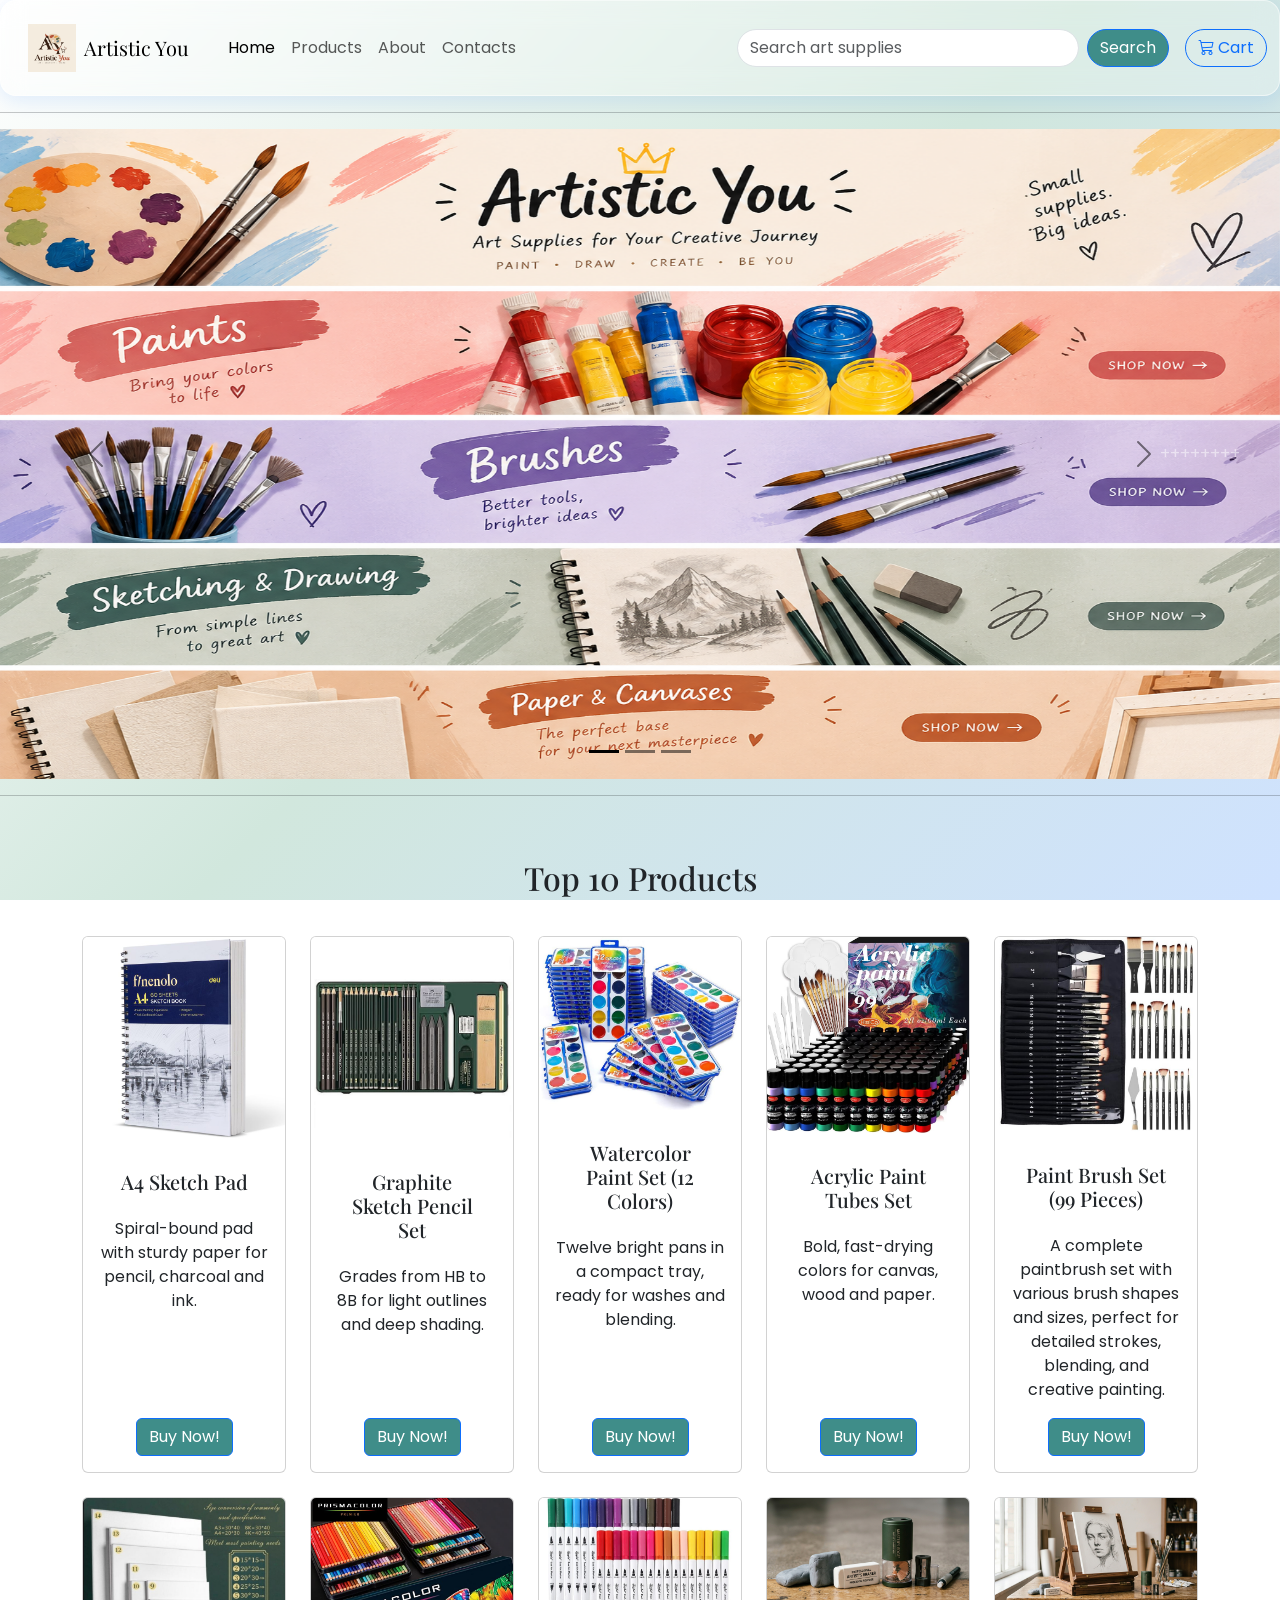
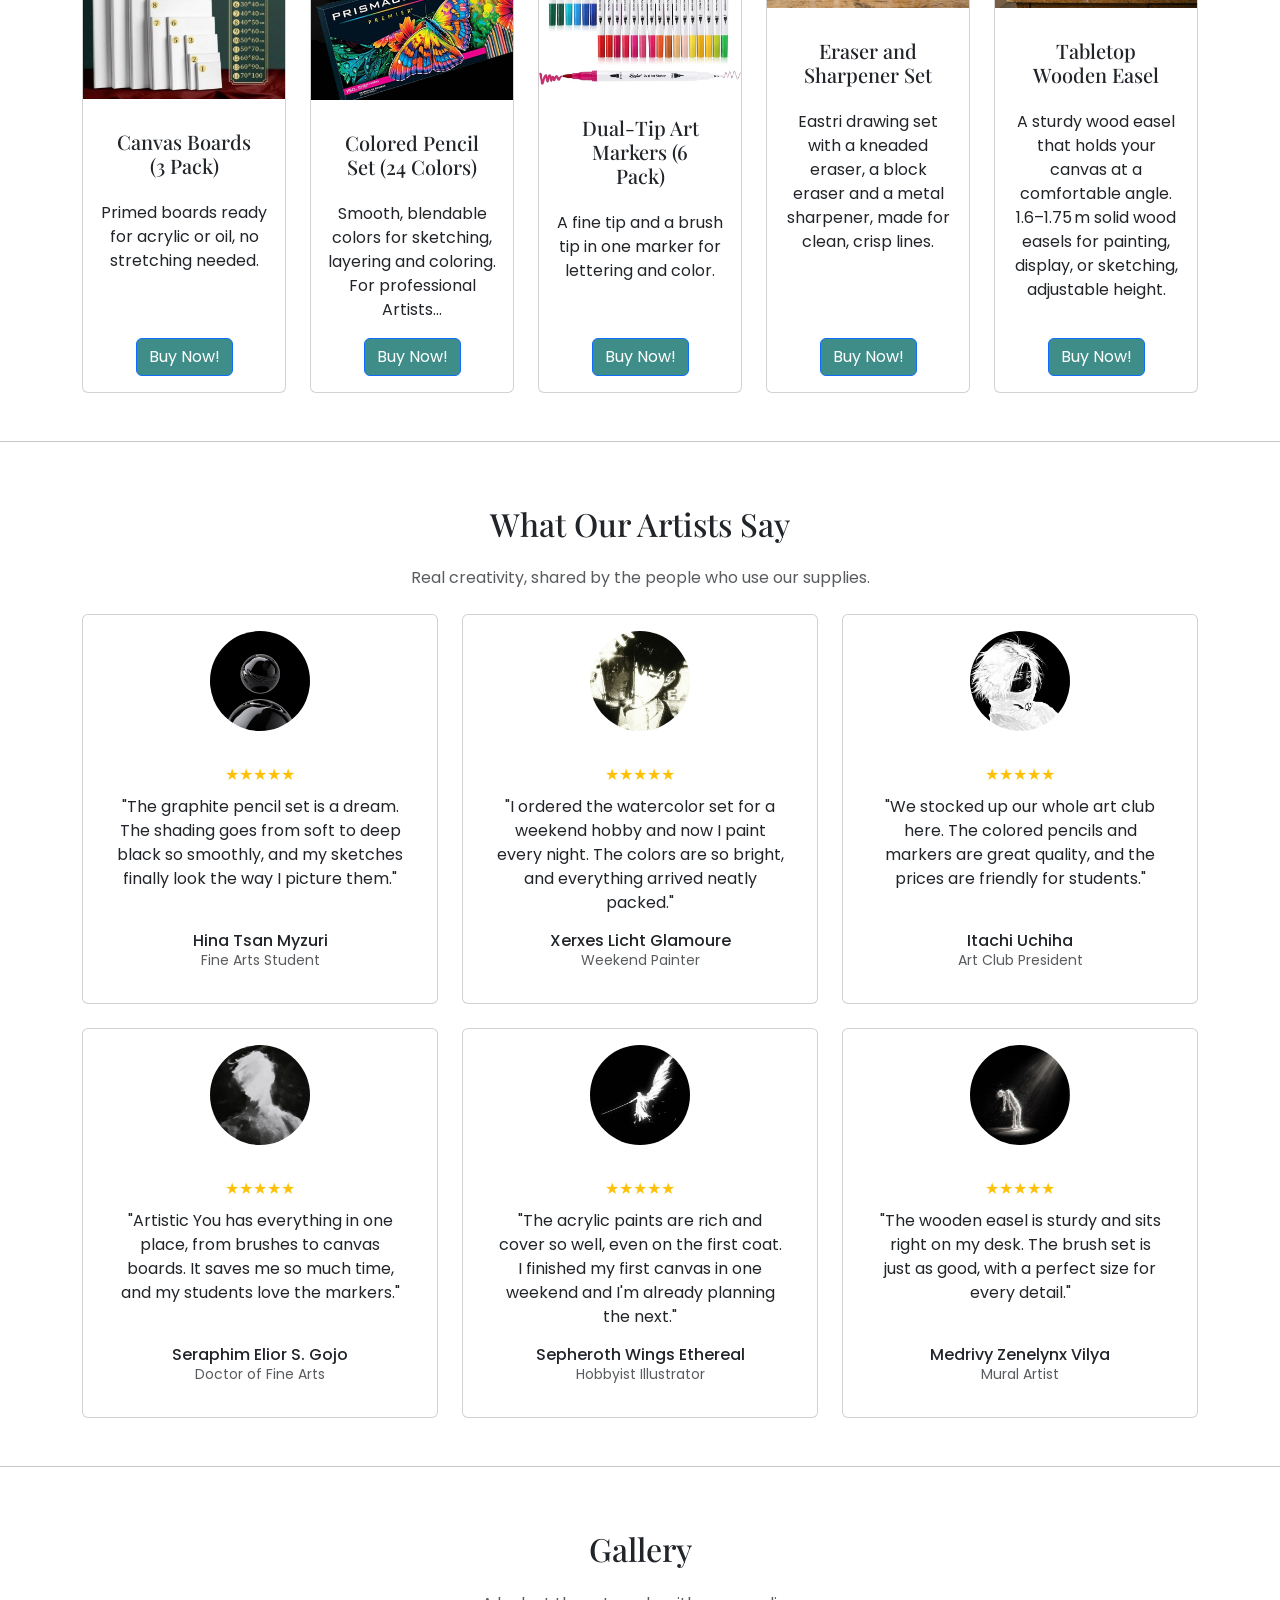
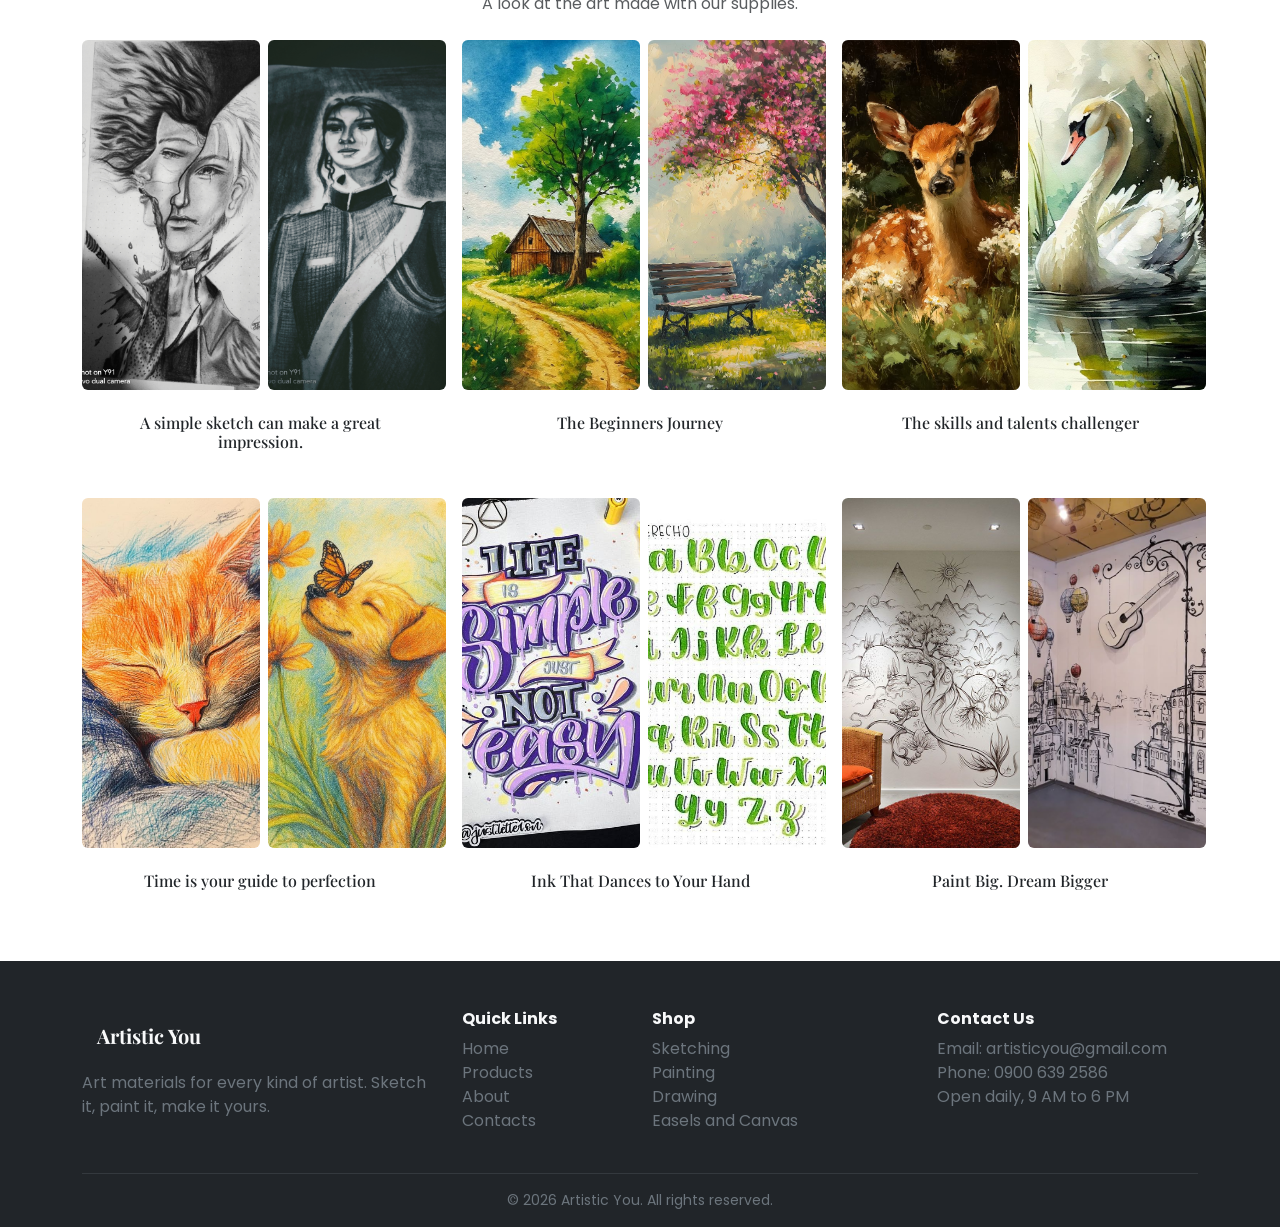
==== index.html @ 81b0568e "Artistic-you ecommerce website" ====
<!doctype html>
<html lang="en">
  <head>
    <meta charset="UTF-8" />
    <meta name="viewport" content="width=device-width, initial-scale=1.0" />
    <title>Artistic You | Art Materials Shop</title>
    <link
      href="https://cdn.jsdelivr.net/npm/bootstrap@5.3.0-alpha3/dist/css/bootstrap.min.css"
      rel="stylesheet"
      integrity="sha384-KK94CHFLLe+nY2dmCWGMq91rCGa5gtU4mk92HdvYe+M/SXH301p5ILy+dN9+nJOZ"
      crossorigin="anonymous"
    />
    <link
      href="https://fonts.googleapis.com/css2?family=Playfair+Display:wght@600;700&family=Poppins:wght@400;500&display=swap"
      rel="stylesheet"
    />
    <link
      rel="stylesheet"
      href="https://cdn.jsdelivr.net/npm/bootstrap-icons@1.11.3/font/bootstrap-icons.min.css"
    />
    <link rel="stylesheet" href="CSS/css.css" />
  </head>
  <body>
    <main>
      <!-- Start of Navigation -->
      <section>
        <nav class="navbar navbar-expand-lg sticky-top glass">
          <div class="container-fluid">
            <a class="navbar-brand d-flex align-items-center" href="index.html">
              <img
                src="Image/Logo.png"
                alt="Artistic You logo"
                width="48"
                height="48"
                class="me-2"
              />
              Artistic You
            </a>
            <button
              class="navbar-toggler"
              type="button"
              data-bs-toggle="collapse"
              data-bs-target="#navbarSupportedContent"
              aria-controls="navbarSupportedContent"
              aria-expanded="false"
              aria-label="Toggle navigation"
            >
              <span class="navbar-toggler-icon"></span>
            </button>
            <div class="collapse navbar-collapse" id="navbarSupportedContent">
              <ul class="navbar-nav me-auto mb-2 mb-lg-0">
                <li class="nav-item">
                  <a
                    class="nav-link active"
                    aria-current="page"
                    href="index.html"
                    >Home</a
                  >
                </li>
                <li class="nav-item">
                  <a class="nav-link" href="Products.html">Products</a>
                </li>
                <li class="nav-item">
                  <a class="nav-link" href="About.html">About</a>
                </li>
                <li class="nav-item">
                  <a class="nav-link" href="Contacts.html">Contacts</a>
                </li>
              </ul>
              <form class="d-flex" role="search">
                <input
                  class="form-control rounded-pill me-2"
                  type="search"
                  placeholder="Search art supplies"
                  aria-label="Search"
                />
                <button class="btn btn-primary rounded-pill" type="submit">
                  Search
                </button>
              </form>
              <a
                href="#"
                class="btn btn-outline-primary rounded-pill ms-lg-3 mt-2 mt-lg-0"
              >
                <i class="bi bi-cart3"></i> Cart
              </a>
            </div>
          </div>
        </nav>
      </section>
      <!-- End of Navigation -->

      <hr />

      <!-- Start of Banner (Carousell) -->
      <section>
        <div id="carouselExampleDark" class="carousel carousel-dark slide">
          <div class="carousel-indicators">
            <button
              type="button"
              data-bs-target="#carouselExampleDark"
              data-bs-slide-to="0"
              class="active"
              aria-current="true"
              aria-label="Slide 1"
            ></button>
            <button
              type="button"
              data-bs-target="#carouselExampleDark"
              data-bs-slide-to="1"
              aria-label="Slide 2"
            ></button>
            <button
              type="button"
              data-bs-target="#carouselExampleDark"
              data-bs-slide-to="2"
              aria-label="Slide 3"
            ></button>
          </div>
          <div class="carousel-inner">
            <div class="carousel-item active" data-bs-interval="10000">
              <img
                src="Image/Banner 1.png"
                class="d-block w-100"
                alt="Artistic You welcome banner"
                height="650"
              />
              <div class="carousel-caption d-none d-md-block"></div>
            </div>
            <div class="carousel-item" data-bs-interval="2000">
              <img
                src="Image/Banner 2.svg"
                class="d-block w-100"
                alt="Be the artistic version of you"
                height="600"
              />
              <div class="carousel-caption d-none d-md-block">
                <h5>Be The Artistic version Of You!</h5>
                <p>
                  Practice, practice and more practice builds professional
                  artists!
                </p>
              </div>
            </div>
            <div class="carousel-item">
              <img
                src="Image/Banner 3.svg"
                class="d-block w-100"
                alt="Sketch pad and watercolor palette"
                height="600"
              />
              <div class="carousel-caption d-none d-md-block">
                <h5>Every blank page is an invitation.</h5>
                <p>
                  Pick up a pencil, let the colors run,<br />
                  your story is waiting to be begun.
                </p>
              </div>
            </div>
          </div>
          <button
            class="carousel-control-prev"
            type="button"
            data-bs-target="#carouselExampleDark"
            data-bs-slide="prev"
          >
            <span class="carousel-control-prev-icon" aria-hidden="true"></span>
            <span class="visually-hidden">Previous</span>
          </button>
          <button
            class="carousel-control-next"
            type="button"
            data-bs-target="#carouselExampleDark"
            data-bs-slide="next"
          >
            <span class="carousel-control-next-icon" aria-hidden="true"></span>
            <span class="visually-hidden">Next</span>++++++++
          </button>
        </div>
      </section>
      <!-- End OF Banner -->

      <hr />

      <!-- Start of Top 10 Products (CARD) -->
      <section class="container my-5 Top-Products">
        <h2 class="text-center mb-4">Top 10 Products</h2>
        <div class="row row-cols-1 row-cols-sm-2 row-cols-lg-5 g-4">
          <div class="col">
            <div class="card text-center h-100">
              <img
                src="Image/Sketch pad.jpg"
                class="card-img-top"
                alt="A4 Sketch Pad"
              />
              <div class="card-body">
                <h5 class="card-title">A4 Sketch Pad</h5>
                <p class="card-text">
                  Spiral-bound pad with sturdy paper for pencil, charcoal and
                  ink.
                </p>
                <a href="#" class="btn btn-primary">Buy Now!</a>
              </div>
            </div>
          </div>
          <div class="col">
            <div class="card text-center h-100">
              <img
                src="Image/Pencil Sketch.jpg"
                class="card-img-top"
                alt="Graphite Sketch Pencil Set"
              />
              <div class="card-body">
                <h5 class="card-title">Graphite Sketch Pencil Set</h5>
                <p class="card-text">
                  Grades from HB to 8B for light outlines and deep shading.
                </p>
                <a href="#" class="btn btn-primary">Buy Now!</a>
              </div>
            </div>
          </div>
          <div class="col">
            <div class="card text-center h-100">
              <img
                src="Image/Water Color Set.jpg"
                class="card-img-top"
                alt="Watercolor Paint Set (12 Colors)"
              />
              <div class="card-body">
                <h5 class="card-title">Watercolor Paint Set (12 Colors)</h5>
                <p class="card-text">
                  Twelve bright pans in a compact tray, ready for washes and
                  blending.
                </p>
                <a href="#" class="btn btn-primary">Buy Now!</a>
              </div>
            </div>
          </div>
          <div class="col">
            <div class="card text-center h-100">
              <img
                src="Image/Acrylic.jpg"
                class="card-img-top"
                alt="Acrylic Paint Tubes Set"
              />
              <div class="card-body">
                <h5 class="card-title">Acrylic Paint Tubes Set</h5>
                <p class="card-text">
                  Bold, fast-drying colors for canvas, wood and paper.
                </p>
                <a href="#" class="btn btn-primary">Buy Now!</a>
              </div>
            </div>
          </div>
          <div class="col">
            <div class="card text-center h-100">
              <img
                src="Image/Paintbrush Sketch Set.jpg"
                class="card-img-top"
                alt="Paint Brush Set (99 Pieces)"
              />
              <div class="card-body">
                <h5 class="card-title">Paint Brush Set (99 Pieces)</h5>
                <p class="card-text">
                  A complete paintbrush set with various brush shapes and sizes,
                  perfect for detailed strokes, blending, and creative painting.
                </p>
                <a href="#" class="btn btn-primary">Buy Now!</a>
              </div>
            </div>
          </div>
          <div class="col">
            <div class="card text-center h-100">
              <img
                src="Image/Canvas Board.jpg"
                class="card-img-top"
                alt="Canvas Boards (3 Pack)"
              />
              <div class="card-body">
                <h5 class="card-title">Canvas Boards (3 Pack)</h5>
                <p class="card-text">
                  Primed boards ready for acrylic or oil, no stretching needed.
                </p>
                <a href="#" class="btn btn-primary">Buy Now!</a>
              </div>
            </div>
          </div>
          <div class="col">
            <div class="card text-center h-100">
              <img
                src="Image/Colored Pencil Set.jpg"
                class="card-img-top"
                alt="Colored Pencil Set (24 Colors)"
              />
              <div class="card-body">
                <h5 class="card-title">Colored Pencil Set (24 Colors)</h5>
                <p class="card-text">
                  Smooth, blendable colors for sketching, layering and coloring.
                  For professional Artists...
                </p>
                <a href="#" class="btn btn-primary">Buy Now!</a>
              </div>
            </div>
          </div>
          <div class="col">
            <div class="card text-center h-100">
              <img
                src="Image/Dual tip markers.jpg"
                class="card-img-top"
                alt="Dual-Tip Art Markers (6 Pack)"
              />
              <div class="card-body">
                <h5 class="card-title">Dual-Tip Art Markers (6 Pack)</h5>
                <p class="card-text">
                  A fine tip and a brush tip in one marker for lettering and
                  color.
                </p>
                <a href="#" class="btn btn-primary">Buy Now!</a>
              </div>
            </div>
          </div>
          <div class="col">
            <div class="card text-center h-100">
              <img
                src="Image/Eraser and Sharpener.jpg"
                class="card-img-top"
                alt="Eraser and Sharpener Set"
              />
              <div class="card-body">
                <h5 class="card-title">Eraser and Sharpener Set</h5>
                <p class="card-text">
                  Eastri drawing set with a kneaded eraser, a block eraser and a
                  metal sharpener, made for clean, crisp lines.
                </p>
                <a href="#" class="btn btn-primary">Buy Now!</a>
              </div>
            </div>
          </div>
          <div class="col">
            <div class="card text-center h-100">
              <img
                src="Image/Tabletop Wooden Easel.jpg"
                class="card-img-top"
                alt="Tabletop Wooden Easel"
              />
              <div class="card-body">
                <h5 class="card-title">Tabletop Wooden Easel</h5>
                <p class="card-text">
                  A sturdy wood easel that holds your canvas at a comfortable
                  angle. 1.6–1.75 m solid wood easels for painting, display, or
                  sketching, adjustable height.
                </p>
                <a href="#" class="btn btn-primary">Buy Now!</a>
              </div>
            </div>
          </div>
        </div>
      </section>
      <!-- End of Top 10 Products -->

      <hr />

      <!-- Start of Testimonies -->
      <section class="container my-5">
        <h2 class="text-center mb-2">What Our Artists Say</h2>
        <p class="text-center text-muted mb-4">
          Real creativity, shared by the people who use our supplies.
        </p>

        <div class="row row-cols-1 row-cols-md-3 g-4">
          <div class="col">
            <div class="card text-center h-100 p-3">
              <img
                src="Image/Insecurities.jpg"
                class="rounded-circle mx-auto mb-3"
                alt="Hina Tsan"
                style="width: 100px; height: 100px; object-fit: cover"
              />
              <div class="card-body">
                <div class="text-warning mb-2">★★★★★</div>
                <p class="card-text">
                  "The graphite pencil set is a dream. The shading goes from
                  soft to deep black so smoothly, and my sketches finally look
                  the way I picture them."
                </p>
                <h6 class="card-title mb-0">Hina Tsan Myzuri</h6>
                <small class="text-muted">Fine Arts Student</small>
              </div>
            </div>
          </div>

          <div class="col">
            <div class="card text-center h-100 p-3">
              <img
                src="Image/Amore.jpg"
                class="rounded-circle mx-auto mb-3"
                alt="Xerxes"
                style="width: 100px; height: 100px; object-fit: cover"
              />
              <div class="card-body">
                <div class="text-warning mb-2">★★★★★</div>
                <p class="card-text">
                  "I ordered the watercolor set for a weekend hobby and now I
                  paint every night. The colors are so bright, and everything
                  arrived neatly packed."
                </p>
                <h6 class="card-title mb-0">Xerxes Licht Glamoure</h6>
                <small class="text-muted">Weekend Painter</small>
              </div>
            </div>
          </div>

          <div class="col">
            <div class="card text-center h-100 p-3">
              <img
                src="Image/Itachi Uchiha.jpg"
                class="rounded-circle mx-auto mb-3"
                alt="Itachi"
                style="width: 100px; height: 100px; object-fit: cover"
              />
              <div class="card-body">
                <div class="text-warning mb-2">★★★★★</div>
                <p class="card-text">
                  "We stocked up our whole art club here. The colored pencils
                  and markers are great quality, and the prices are friendly for
                  students."
                </p>
                <h6 class="card-title mb-0">Itachi Uchiha</h6>
                <small class="text-muted">Art Club President</small>
              </div>
            </div>
          </div>

          <div class="col">
            <div class="card text-center h-100 p-3">
              <img
                src="Image/Gojo Saturo.jpg"
                class="rounded-circle mx-auto mb-3"
                alt="Gojo"
                style="width: 100px; height: 100px; object-fit: cover"
              />
              <div class="card-body">
                <div class="text-warning mb-2">★★★★★</div>
                <p class="card-text">
                  "Artistic You has everything in one place, from brushes to
                  canvas boards. It saves me so much time, and my students love
                  the markers."
                </p>
                <h6 class="card-title mb-0">Seraphim Elior S. Gojo</h6>
                <small class="text-muted">Doctor of Fine Arts</small>
              </div>
            </div>
          </div>

          <div class="col">
            <div class="card text-center h-100 p-3">
              <img
                src="Image/Sepheroth.jpg"
                class="rounded-circle mx-auto mb-3"
                alt="Sepheroth"
                style="width: 100px; height: 100px; object-fit: cover"
              />
              <div class="card-body">
                <div class="text-warning mb-2">★★★★★</div>
                <p class="card-text">
                  "The acrylic paints are rich and cover so well, even on the
                  first coat. I finished my first canvas in one weekend and I'm
                  already planning the next."
                </p>
                <h6 class="card-title mb-0">Sepheroth Wings Ethereal</h6>
                <small class="text-muted">Hobbyist Illustrator</small>
              </div>
            </div>
          </div>

          <div class="col">
            <div class="card text-center h-100 p-3">
              <img
                src="Image/Medria Done.jpg"
                class="rounded-circle mx-auto mb-3"
                alt="Medrivy"
                style="width: 100px; height: 100px; object-fit: cover"
              />
              <div class="card-body">
                <div class="text-warning mb-2">★★★★★</div>
                <p class="card-text">
                  "The wooden easel is sturdy and sits right on my desk. The
                  brush set is just as good, with a perfect size for every
                  detail."
                </p>
                <h6 class="card-title mb-0">Medrivy Zenelynx Vilya</h6>
                <small class="text-muted">Mural Artist</small>
              </div>
            </div>
          </div>
        </div>
      </section>
      <!-- End of Testimonies -->
      <hr />

      <!-- Start of Gallery -->
      <section class="container my-5">
        <h2 class="text-center mb-2">Gallery</h2>
        <p class="text-center text-muted mb-4">
          A look at the art made with our supplies.
        </p>

        <div class="row row-cols-1 row-cols-md-3 g-4">
          <div class="col">
            <div class="d-flex gap-2">
              <img
                src="Image/Gallery/Sketch.jpg"
                class="w-50 rounded gallery-img"
                alt="Pencil sketch portrait"
              />
              <img
                src="Image/Gallery/Sketch1.JPG"
                class="w-50 rounded gallery-img"
                alt="Pencil sketch of a woman"
              />
            </div>
            <h5 class="text-center fs-6 mt-2">
              A simple sketch can make a great impression.
            </h5>
          </div>
          <div class="col">
            <div class="d-flex gap-2">
              <img
                src="Image/Gallery/Water Color.jpg"
                class="w-50 rounded gallery-img"
                alt="Watercolor landscape with a barn"
              />
              <img
                src="Image/Gallery/WaterColor1.jpg"
                class="w-50 rounded gallery-img"
                alt="Watercolor park bench under a tree"
              />
            </div>
            <h5 class="text-center fs-6 mt-2">The Beginners Journey</h5>
          </div>
          <div class="col">
            <div class="d-flex gap-2">
              <img
                src="Image/Gallery/Acrylic Painting.jpg"
                class="w-50 rounded gallery-img"
                alt="Painting of a fawn"
              />
              <img
                src="Image/Gallery/AcryPaint1.jpg"
                class="w-50 rounded gallery-img"
                alt="Painting of a swan"
              />
            </div>
            <h5 class="text-center fs-6 mt-2">
              The skills and talents challenger
            </h5>
          </div>
          <div class="col">
            <div class="d-flex gap-2">
              <img
                src="Image/Gallery/Colored Pencil.jpg"
                class="w-50 rounded gallery-img"
                alt="Colored pencil drawing of a cat"
              />
              <img
                src="Image/Gallery/Colored Pencil1.jpg"
                class="w-50 rounded gallery-img"
                alt="Colored pencil drawing of a puppy"
              />
            </div>
            <h5 class="text-center fs-6 mt-2">
              Time is your guide to perfection
            </h5>
          </div>
          <div class="col">
            <div class="d-flex gap-2">
              <img
                src="Image/Gallery/Marker.jpg"
                class="w-50 rounded gallery-img"
                alt="Marker lettering"
              />
              <img
                src="Image/Gallery/Marker-1.jpg"
                class="w-50 rounded gallery-img"
                alt="Marker alphabet lettering"
              />
            </div>
            <h5 class="text-center fs-6 mt-2">Ink That Dances to Your Hand</h5>
          </div>
          <div class="col">
            <div class="d-flex gap-2">
              <img
                src="Image/Gallery/Mural (1).jpg"
                class="w-50 rounded gallery-img"
                alt="Mural sketch"
              />
              <img
                src="Image/Gallery/Mural2.jpg"
                class="w-50 rounded gallery-img"
                alt="Mural of a city"
              />
            </div>
            <h5 class="text-center fs-6 mt-2">Paint Big. Dream Bigger</h5>
          </div>
        </div>
      </section>
      <!-- End of Gallery -->
    </main>

    <!-- Start of Footer -->
    <footer class="bg-dark text-light pt-5 pb-3 mt-5">
      <div class="container">
        <div class="row g-4">
          <div class="col-12 col-md-4">
            <h5 class="fw-bold">Artistic You</h5>
            <p class="text-secondary">
              Art materials for every kind of artist. Sketch it, paint it, make
              it yours.
            </p>
          </div>

          <div class="col-6 col-md-2">
            <h6 class="fw-bold">Quick Links</h6>
            <ul class="list-unstyled">
              <li>
                <a href="index.html" class="text-decoration-none text-secondary"
                  >Home</a
                >
              </li>
              <li>
                <a
                  href="Products.html"
                  class="text-decoration-none text-secondary"
                  >Products</a
                >
              </li>
              <li>
                <a href="About.html" class="text-decoration-none text-secondary"
                  >About</a
                >
              </li>
              <li>
                <a
                  href="Contacts.html"
                  class="text-decoration-none text-secondary"
                  >Contacts</a
                >
              </li>
            </ul>
          </div>

          <div class="col-6 col-md-3">
            <h6 class="fw-bold">Shop</h6>
            <ul class="list-unstyled text-secondary">
              <li>Sketching</li>
              <li>Painting</li>
              <li>Drawing</li>
              <li>Easels and Canvas</li>
            </ul>
          </div>

          <div class="col-12 col-md-3">
            <h6 class="fw-bold">Contact Us</h6>
            <ul class="list-unstyled text-secondary">
              <li>Email: artisticyou@gmail.com</li>
              <li>Phone: 0900 639 2586</li>
              <li>Open daily, 9 AM to 6 PM</li>
            </ul>
          </div>
        </div>

        <hr class="border-secondary mt-4" />

        <p class="text-center text-secondary small mb-0">
          &copy; 2026 Artistic You. All rights reserved.
        </p>
      </div>
    </footer>
    <!-- End of Footer -->
    <script
      src="https://cdn.jsdelivr.net/npm/bootstrap@5.3.0-alpha3/dist/js/bootstrap.bundle.min.js"
      integrity="sha384-ENjdO4Dr2bkBIFxQpeoTz1HIcje39Wm4jDKdf19U8gI4ddQ3GYNS7NTKfAdVQSZe"
      crossorigin="anonymous"
    ></script>
  </body>
</html>
---- CSS/css.css ----
body {
  background: linear-gradient(
    135deg,
    var(--bs-white),
    var(--bs-success-bg-subtle),
    var(--bs-primary-bg-subtle)
  );
  background-attachment: fixed;
  min-height: 100vh;

  font-family: "Poppins", sans-serif;
}
h1,
h2,
h3,
h4,
h5,
.navbar-brand {
  font-family: "Playfair Display", serif;
  padding: 15px;
}

.glass,
.card.glass {
  background: rgba(var(--bs-white-rgb), 0.25);
  -webkit-backdrop-filter: blur(12px);
  backdrop-filter: blur(12px);
  border: 1px solid rgba(var(--bs-white-rgb), 0.5);
  border-radius: 1rem;
  box-shadow: 0 8px 32px rgba(var(--bs-primary-rgb), 0.15);
}

.navbar {
  box-shadow: 0 4px 20px rgba(var(--bs-primary-rgb), 0.12);
}

.gallery-img {
  width: 300px;
  height: 350px;
  object-fit: cover;
}

.card-body {
  display: flex;
  flex-direction: column;
}

.card-body .card-text {
  flex-grow: 1;
}

.card-body .btn {
  align-self: center;
}

.card {
  transition:
    transform 0.25s,
    box-shadow 0.25s;
}
.card:hover {
  transform: translateY(-6px);
  box-shadow: 0 12px 28px rgba(0, 0, 0, 0.12);
}

.btn-primary {
  --bs-btn-bg: #3f8d89;
  /* --bs-btn-border-color: #7a4fd6; */
  --bs-btn-hover-bg: #1f21b1;
  --bs-btn-hover-border-color: #209f70;
}
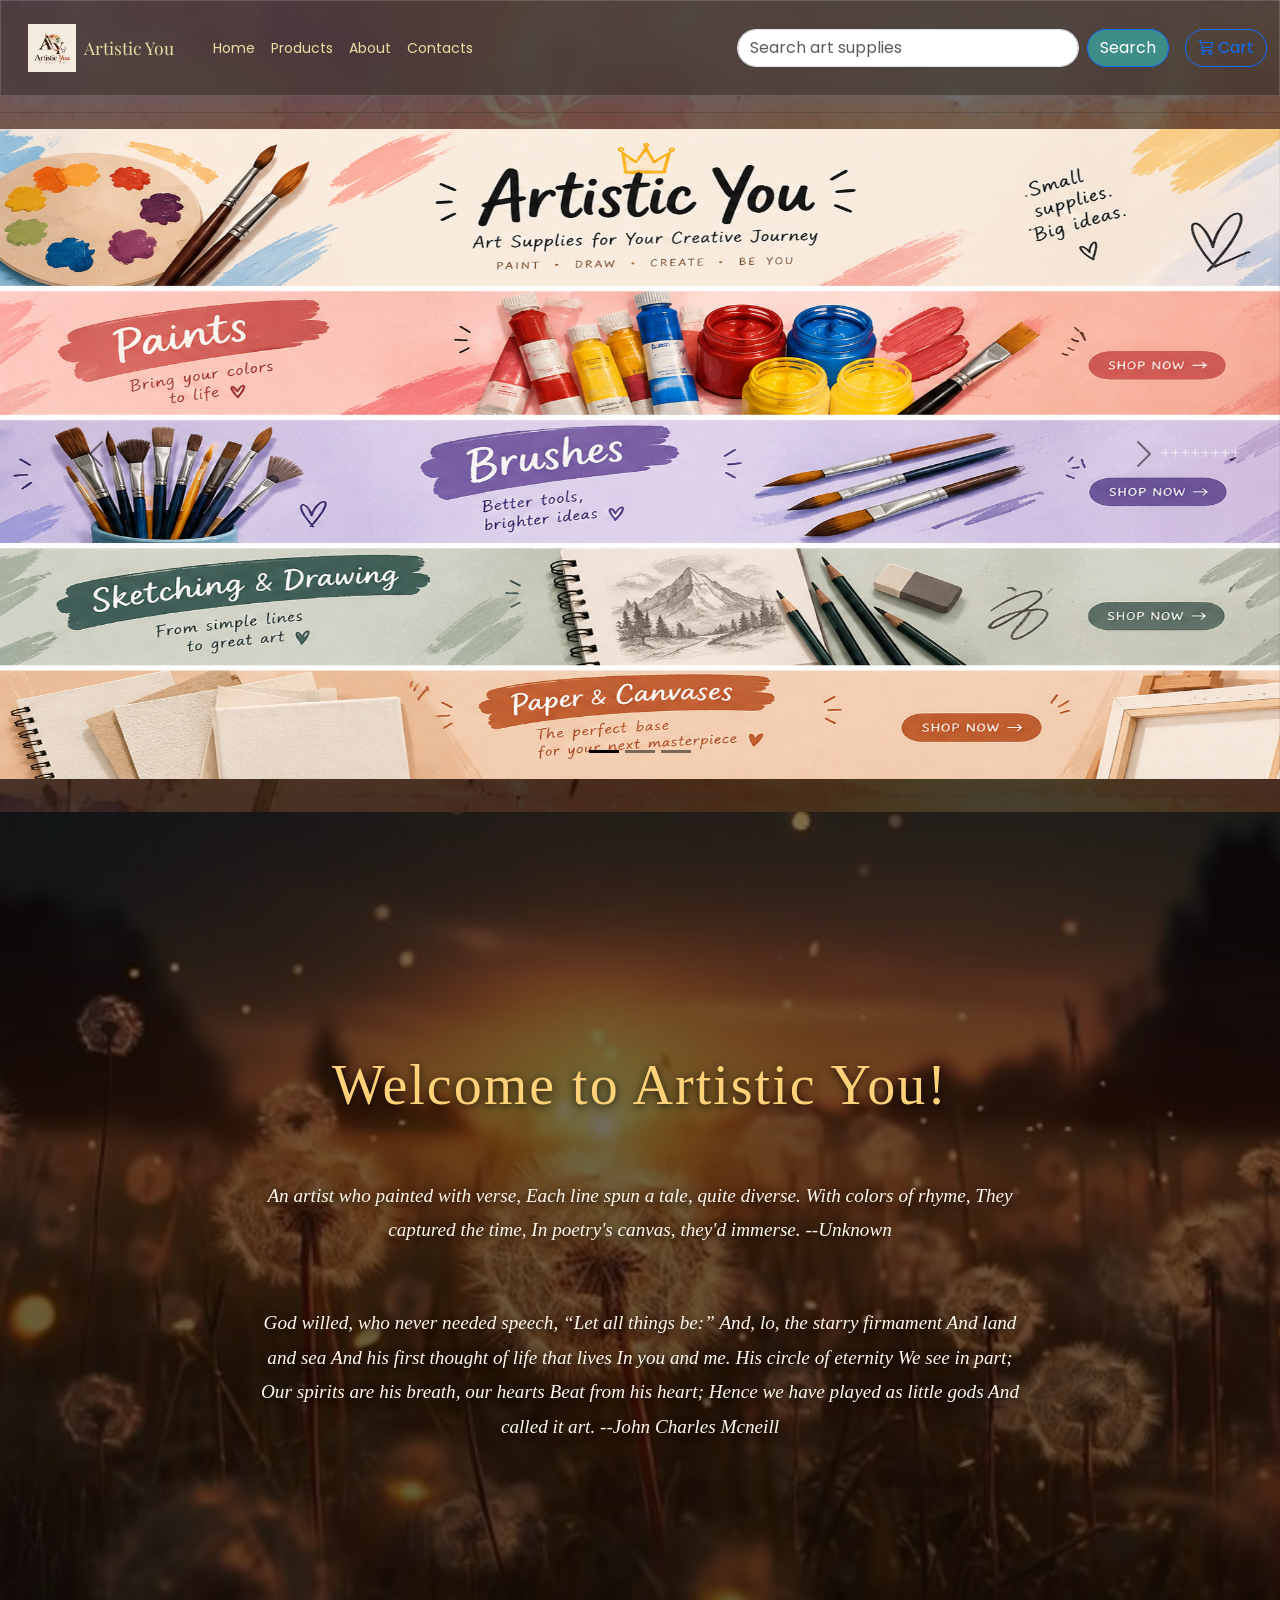
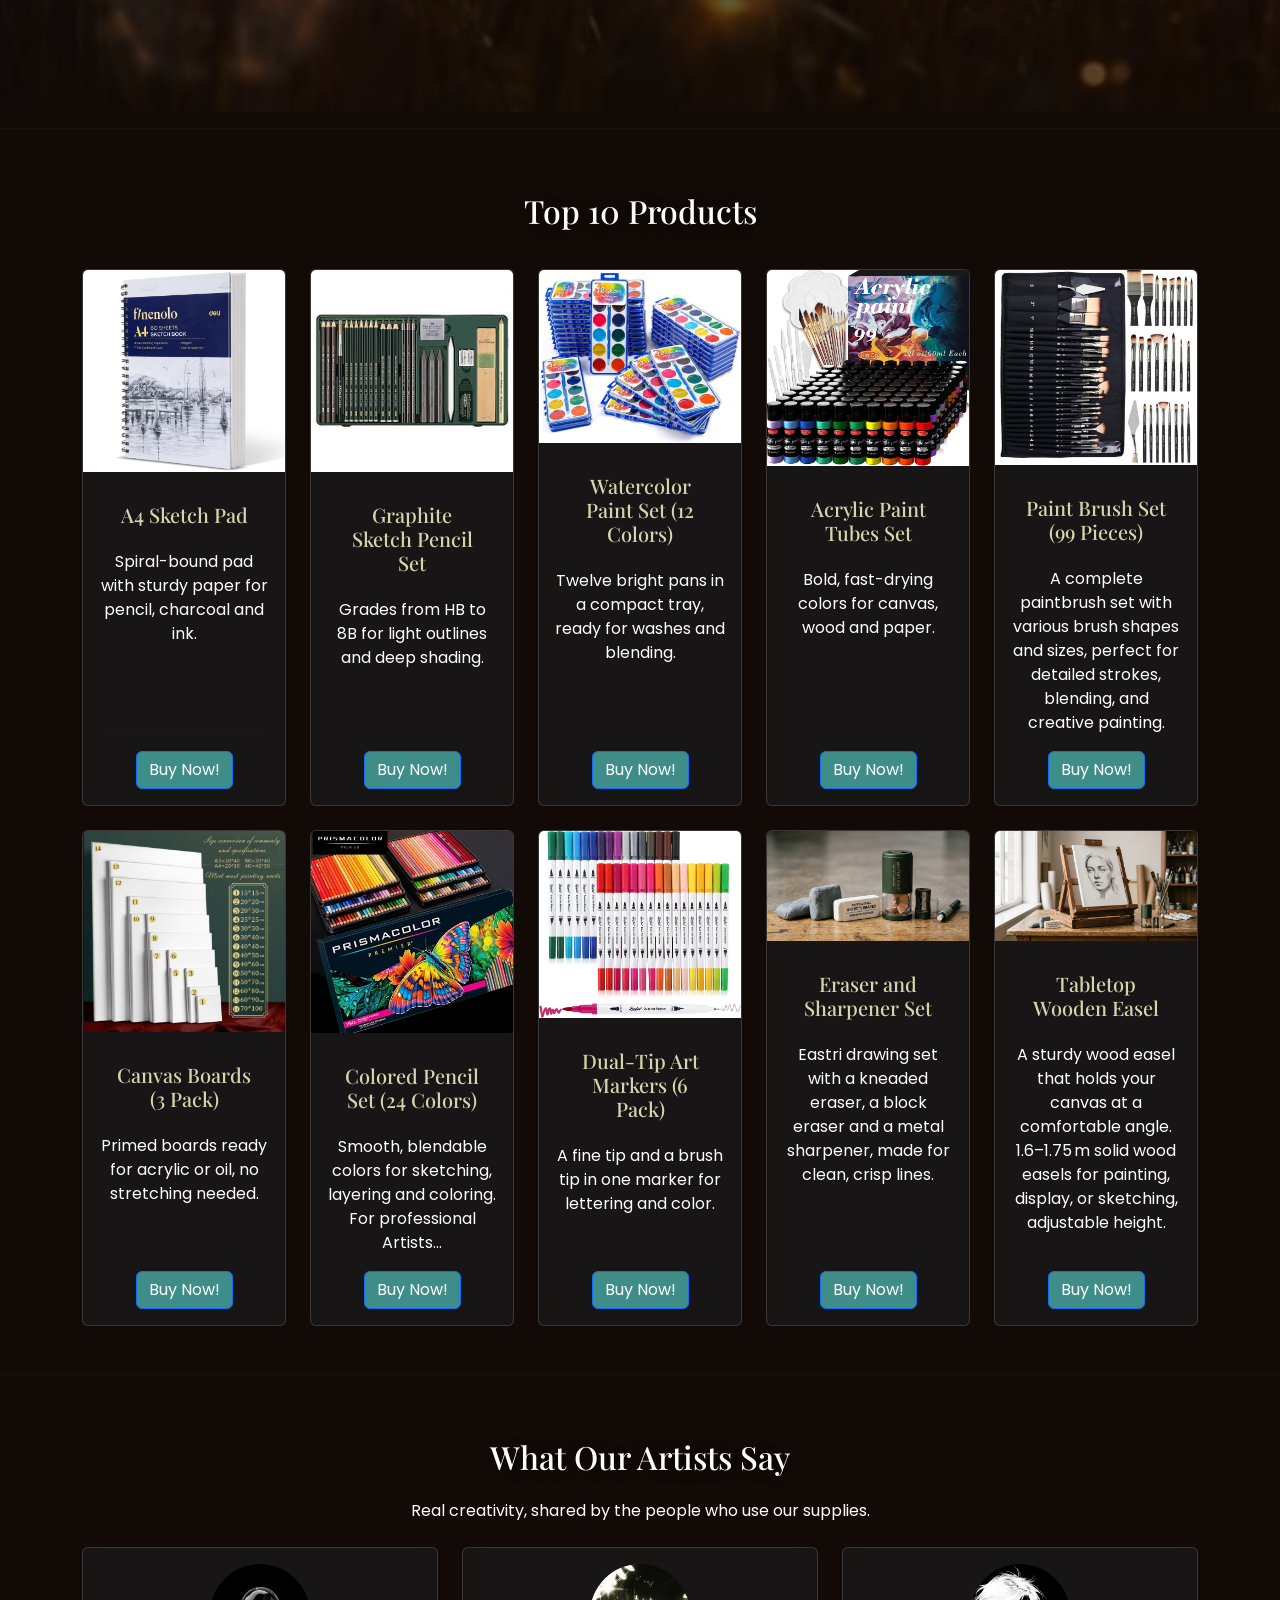
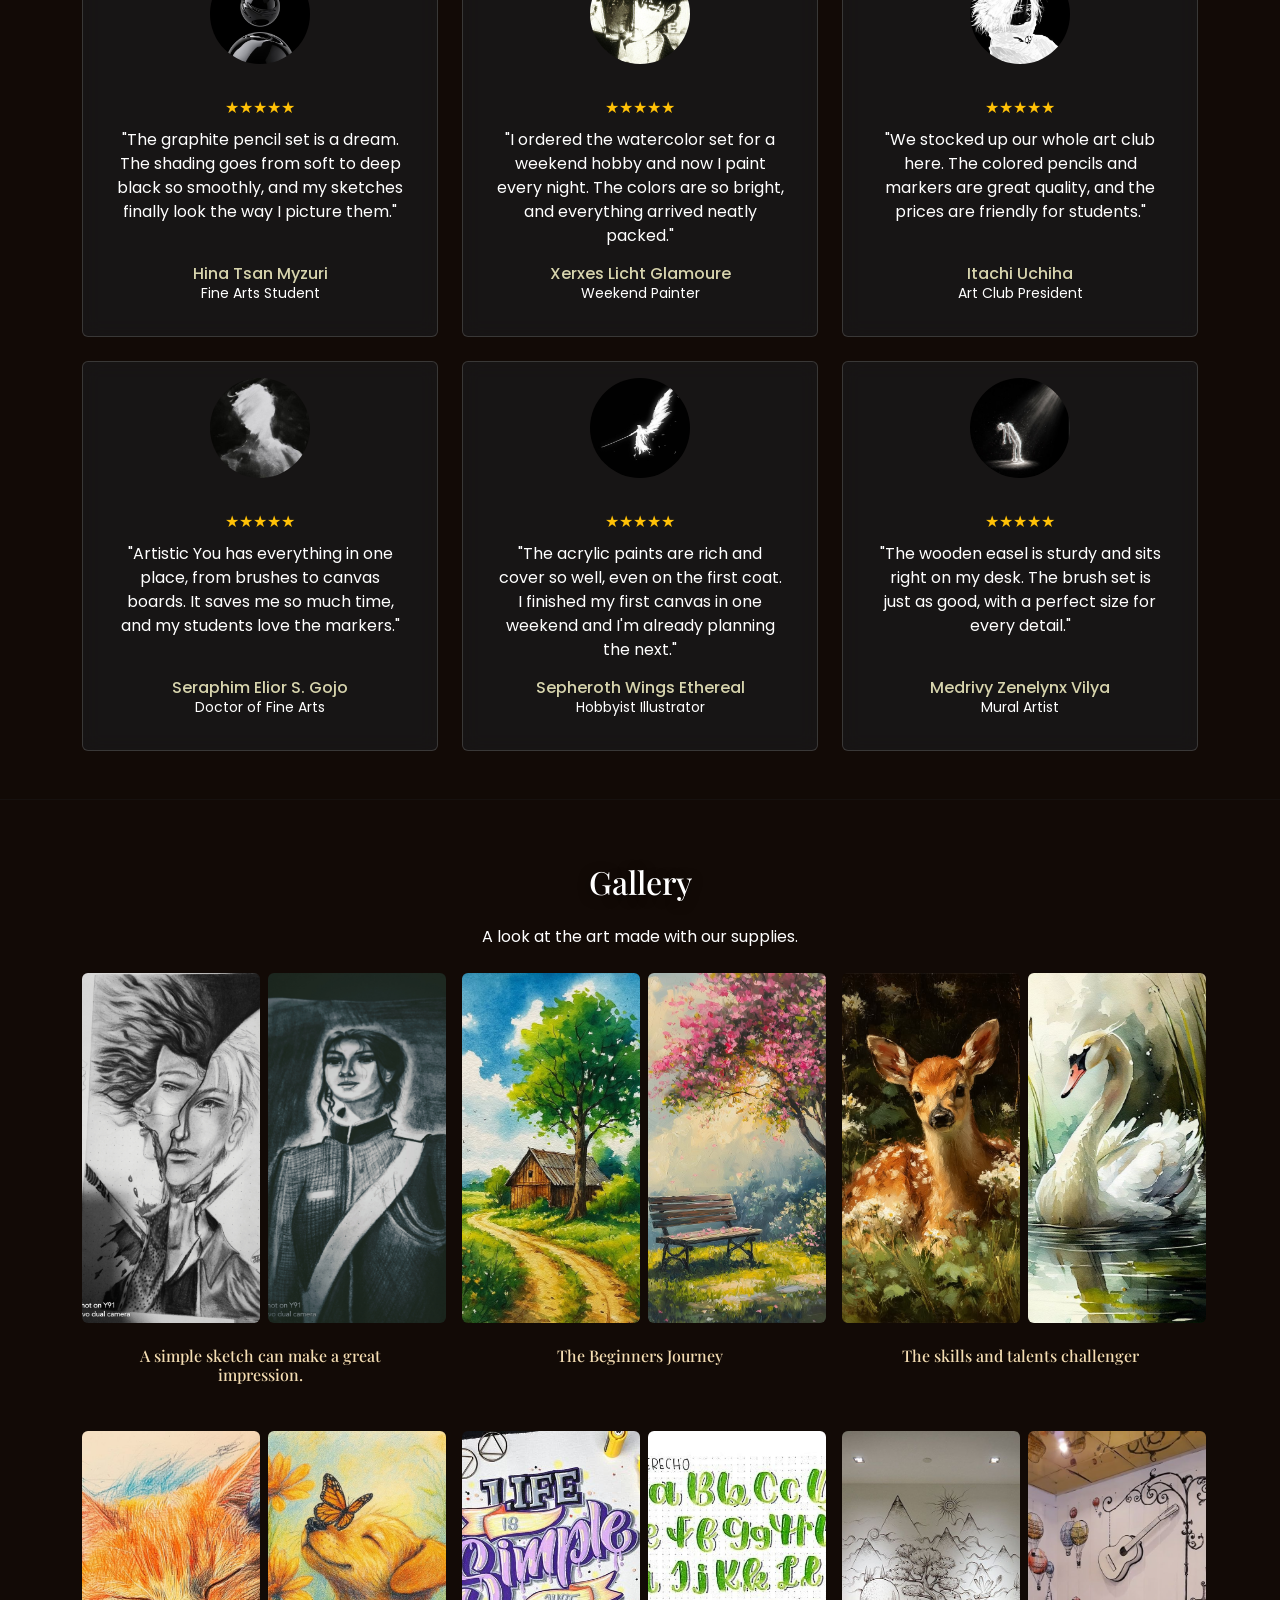
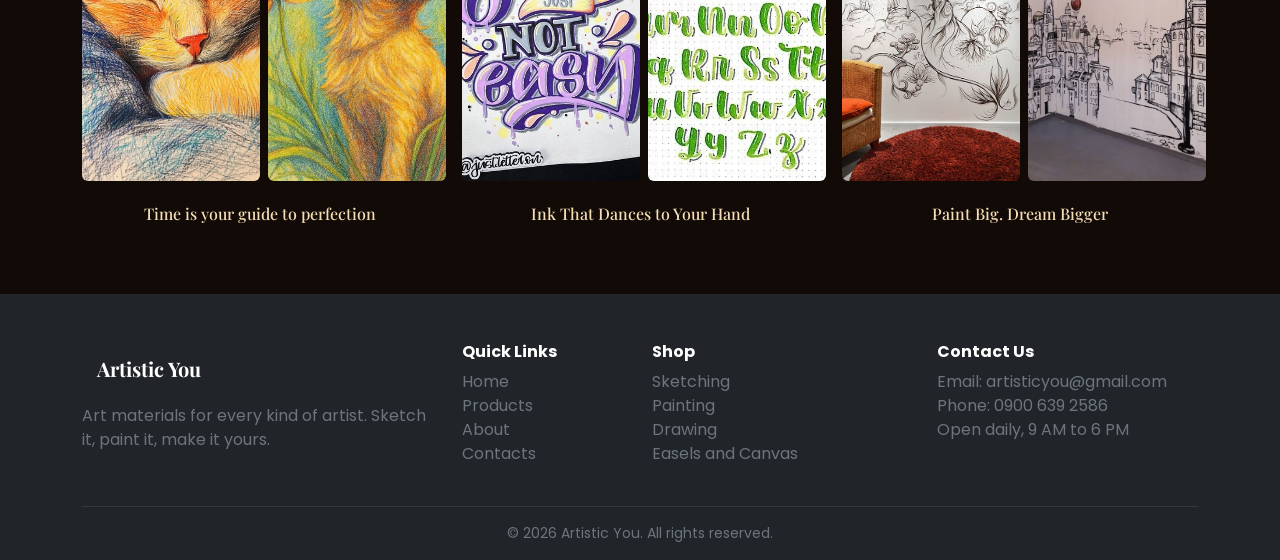
==== commit e51a6c2e: "Commit: Changes" ====
--- a/index.html
+++ b/index.html
@@ -34,7 +34,7 @@
                 height="48"
                 class="me-2"
               />
-              Artistic You
+              <small style="color: rgb(232, 223, 164)">Artistic You</small>
             </a>
             <button
               class="navbar-toggler"
@@ -54,17 +54,27 @@
                     class="nav-link active"
                     aria-current="page"
                     href="index.html"
-                    >Home</a
+                    ><small style="color: rgb(232, 223, 164)">Home</small></a
                   >
                 </li>
                 <li class="nav-item">
-                  <a class="nav-link" href="Products.html">Products</a>
+                  <a class="nav-link" href="Products.html"
+                    ><small style="color: rgb(232, 223, 164)"
+                      >Products</small
+                    ></a
+                  >
                 </li>
                 <li class="nav-item">
-                  <a class="nav-link" href="About.html">About</a>
+                  <a class="nav-link" href="About.html"
+                    ><small style="color: rgb(232, 223, 164)">About</small></a
+                  >
                 </li>
                 <li class="nav-item">
-                  <a class="nav-link" href="Contacts.html">Contacts</a>
+                  <a class="nav-link" href="Contacts.html"
+                    ><small style="color: rgb(232, 223, 164)"
+                      >Contacts</small
+                    ></a
+                  >
                 </li>
               </ul>
               <form class="d-flex" role="search">
@@ -181,6 +191,24 @@
       <!-- End OF Banner -->
 
       <hr />
+      <section class="Introduction">
+        <h2>Welcome to Artistic You!</h2>
+        <h5>
+          An artist who painted with verse, Each line spun a tale, quite
+          diverse. With colors of rhyme, They captured the time, In poetry's
+          canvas, they'd immerse. --Unknown
+        </h5>
+        <h5>
+          God willed, who never needed speech, “Let all things be:” And, lo, the
+          starry firmament And land and sea And his first thought of life that
+          lives In you and me. His circle of eternity We see in part; Our
+          spirits are his breath, our hearts Beat from his heart; Hence we have
+          played as little gods And called it art. --John Charles Mcneill
+        </h5>
+
+        <img src="Image/Art.jpg" alt="Background" />
+      </section>
+      <hr />
 
       <!-- Start of Top 10 Products (CARD) -->
       <section class="container my-5 Top-Products">
@@ -199,6 +227,7 @@
                   Spiral-bound pad with sturdy paper for pencil, charcoal and
                   ink.
                 </p>
+                <hr />
                 <a href="#" class="btn btn-primary">Buy Now!</a>
               </div>
             </div>
--- a/CSS/css.css
+++ b/CSS/css.css
@@ -1,15 +1,22 @@
 body {
-  background: linear-gradient(
-    135deg,
-    var(--bs-white),
-    var(--bs-success-bg-subtle),
-    var(--bs-primary-bg-subtle)
-  );
+  background-color: #120a06;
+  background-image:
+    linear-gradient(rgba(20, 10, 5, 0.55), rgba(20, 10, 5, 0.8)),
+    url("../Image/Background.jpg");
+  background-size: cover;
+  background-position: center;
   background-attachment: fixed;
+  background-repeat: no-repeat;
   min-height: 100vh;
-
   font-family: "Poppins", sans-serif;
 }
+.glass {
+  background: rgba(var(--bs-dark-rgb), 0.45);
+  border: 1px solid rgba(255, 255, 255, 0.15);
+  -webkit-backdrop-filter: blur(12px);
+  backdrop-filter: blur(12px);
+}
+
 h1,
 h2,
 h3,
@@ -20,18 +27,111 @@
   padding: 15px;
 }
 
-.glass,
-.card.glass {
-  background: rgba(var(--bs-white-rgb), 0.25);
-  -webkit-backdrop-filter: blur(12px);
-  backdrop-filter: blur(12px);
-  border: 1px solid rgba(var(--bs-white-rgb), 0.5);
-  border-radius: 1rem;
-  box-shadow: 0 8px 32px rgba(var(--bs-primary-rgb), 0.15);
+h1,
+h2,
+h3 {
+  color: #ffd27f;
+  text-shadow: 0 2px 12px rgba(0, 0, 0, 0.6);
+  color: white;
+}
+
+.card-title {
+  color: rgb(215, 212, 173);
+}
+
+h5 {
+  color: wheat;
+}
+
+.text-muted {
+  color: #ffffff !important;
+}
+
+.text {
+  color: white;
+}
+
+.fw-bold {
+  color: white;
+}
+.card {
+  background: rgba(var(--bs-dark-rgb), 0.45);
+  border: 1px solid rgba(255, 255, 255, 0.15);
+  -webkit-backdrop-filter: blur(10px);
+  backdrop-filter: blur(10px);
+}
+
+.top-products {
+  background: rgba(var(--bs-dark-rgb), 0.35);
+  border: 1px solid rgba(255, 255, 255, 0.15);
 }
 
 .navbar {
   box-shadow: 0 4px 20px rgba(var(--bs-primary-rgb), 0.12);
+  color: antiquewhite;
+}
+
+/* ===== Introduction section ===== */
+.Introduction {
+  position: relative;
+  width: 100%;
+  min-height: 100vh;
+  display: flex;
+  flex-direction: column;
+  justify-content: center;
+  align-items: center;
+  text-align: center;
+  padding: 60px 8%;
+  box-sizing: border-box;
+  overflow: hidden;
+}
+
+.Introduction img {
+  position: absolute;
+  inset: 0;
+  width: 100%;
+  height: 100%;
+  object-fit: cover;
+  object-position: center;
+  z-index: 0;
+}
+
+.Introduction::before {
+  content: "";
+  position: absolute;
+  inset: 0;
+  background: linear-gradient(
+    to bottom,
+    rgba(20, 10, 5, 0.55),
+    rgba(20, 10, 5, 0.7)
+  );
+  z-index: 1;
+}
+
+.Introduction h2,
+.Introduction h5 {
+  position: relative;
+  z-index: 2;
+  color: #fff8ec;
+  text-shadow: 0 2px 8px rgba(0, 0, 0, 0.8);
+}
+
+.Introduction h2 {
+  font-family: "Georgia", "Times New Roman", serif;
+  font-size: clamp(2rem, 5vw, 3.5rem);
+  letter-spacing: 2px;
+  margin-bottom: 30px;
+  color: #ffd27a;
+}
+
+.Introduction h5 {
+  font-family: "Georgia", "Times New Roman", serif;
+  font-style: italic;
+  font-weight: 400;
+  font-size: clamp(0.95rem, 1.6vw, 1.2rem);
+  line-height: 1.8;
+  max-width: 800px;
+  margin: 0 auto 28px;
 }
 
 .gallery-img {
@@ -47,6 +147,7 @@
 
 .card-body .card-text {
   flex-grow: 1;
+  color: white;
 }
 
 .card-body .btn {
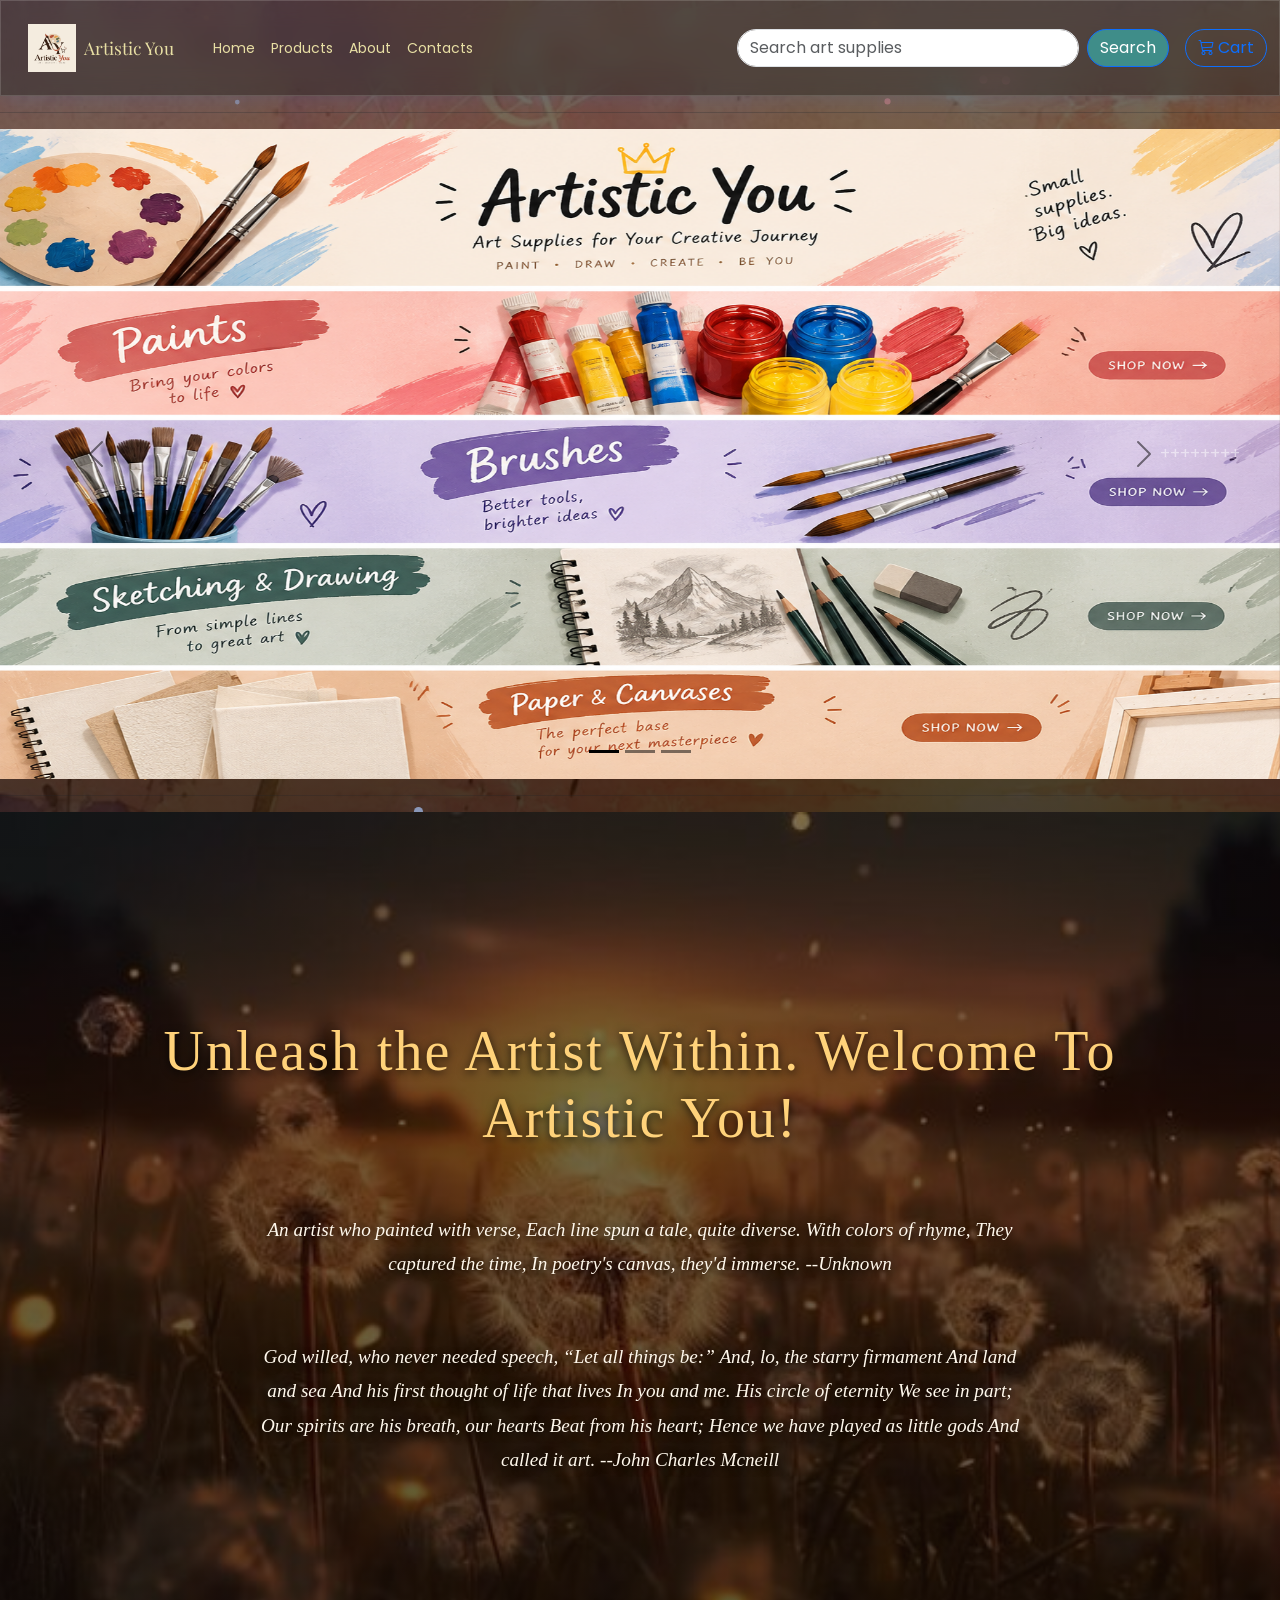
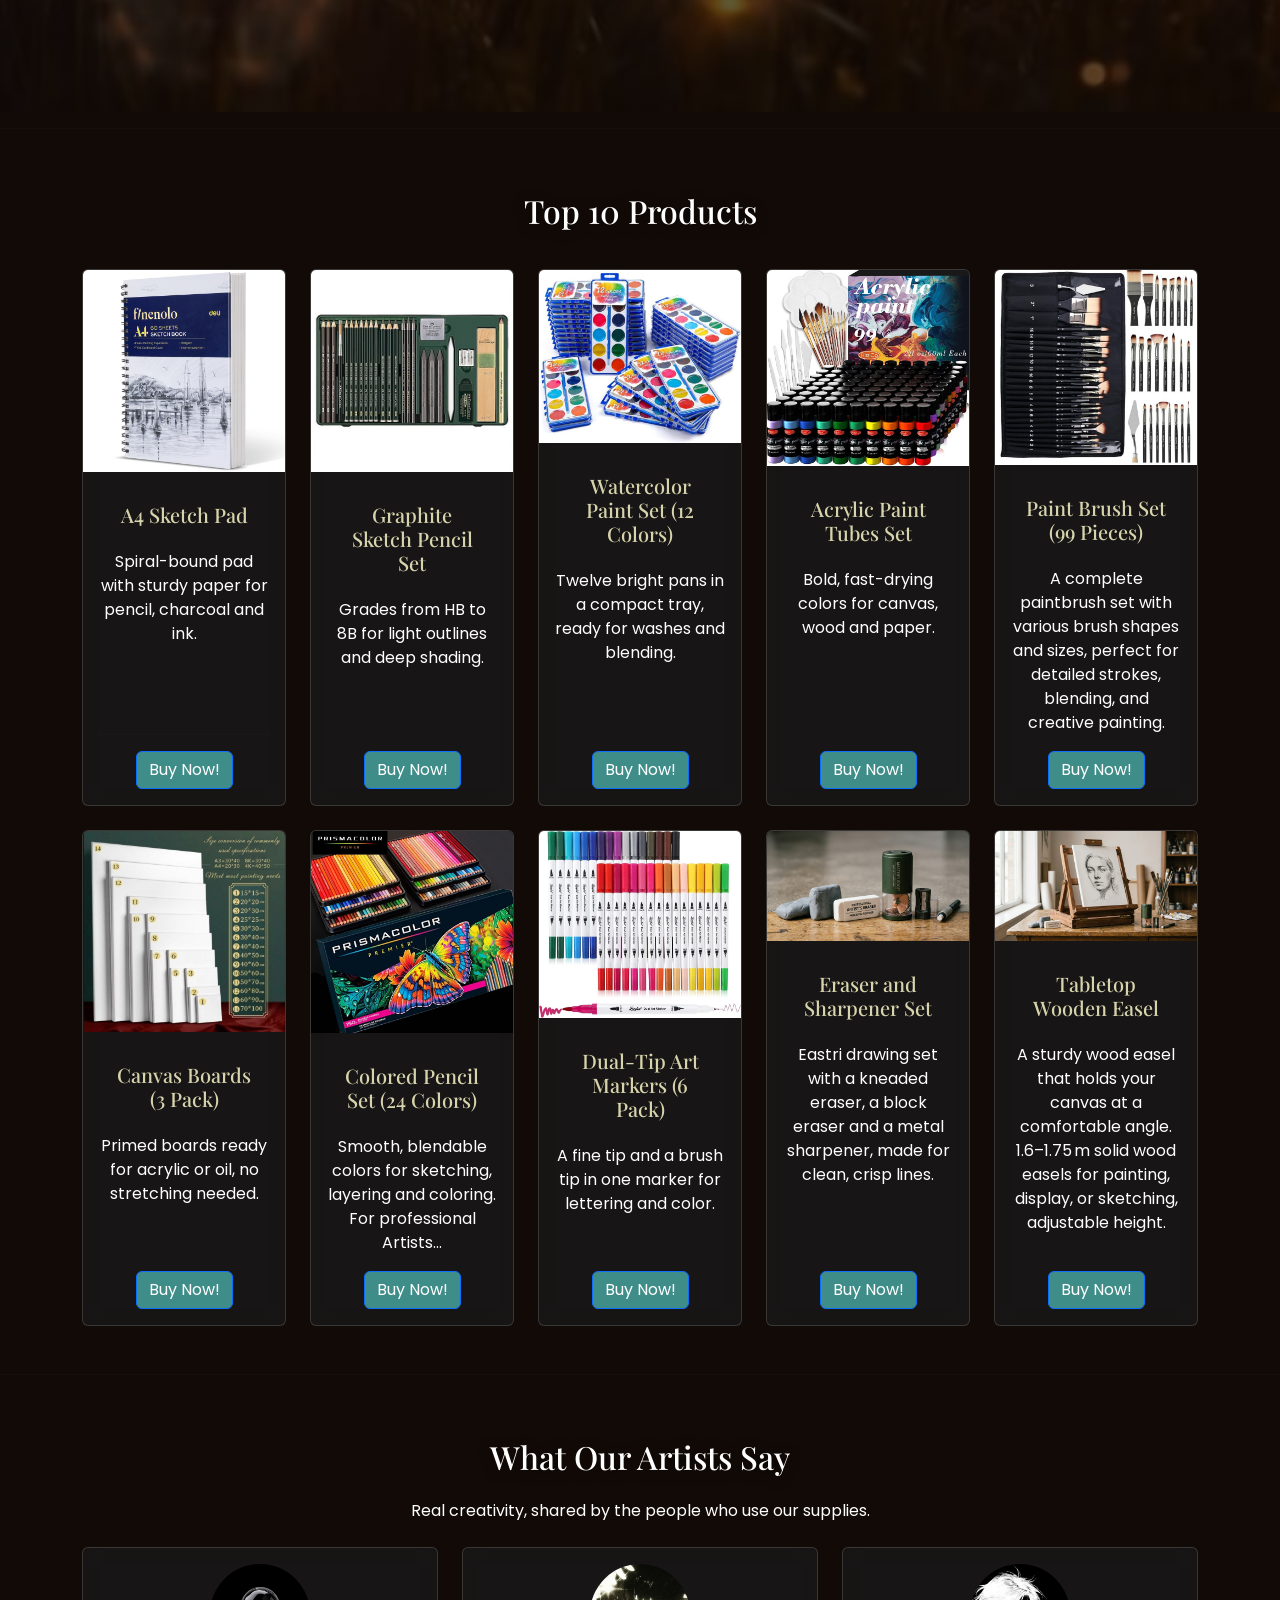
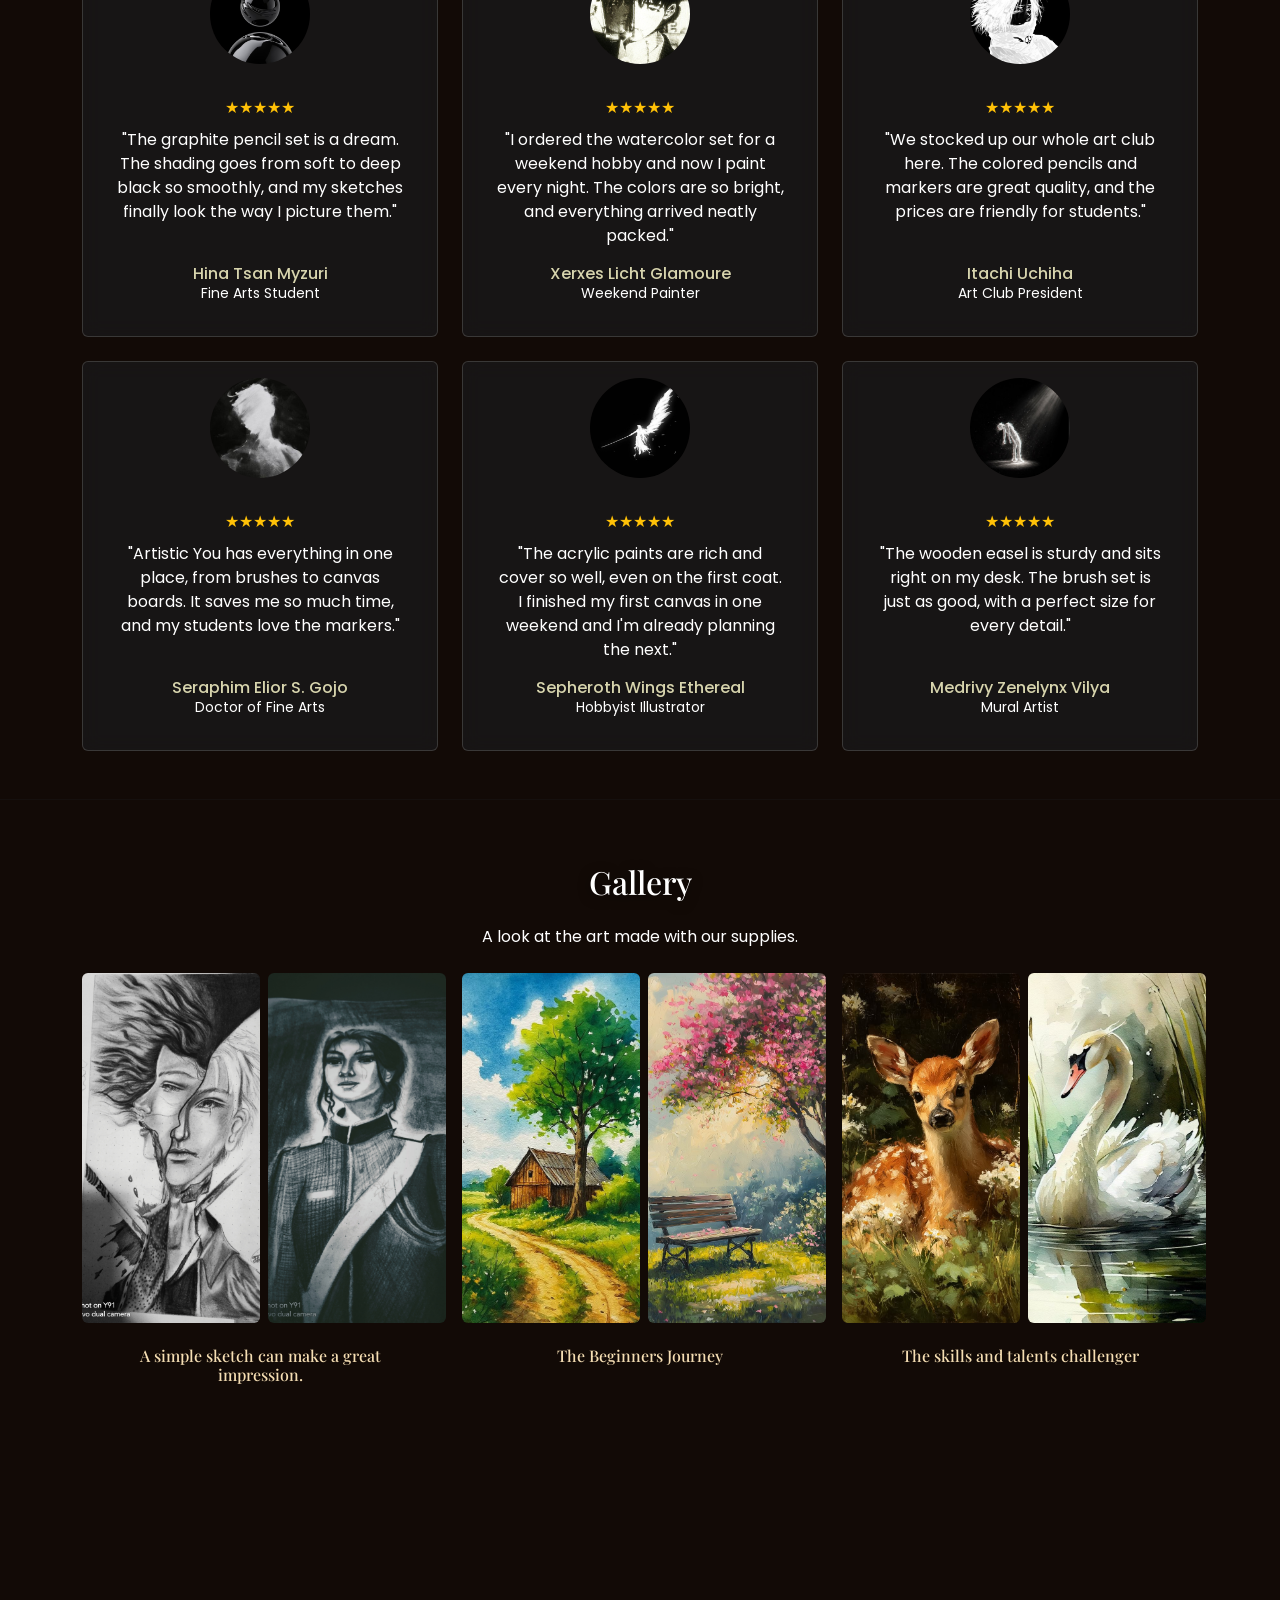
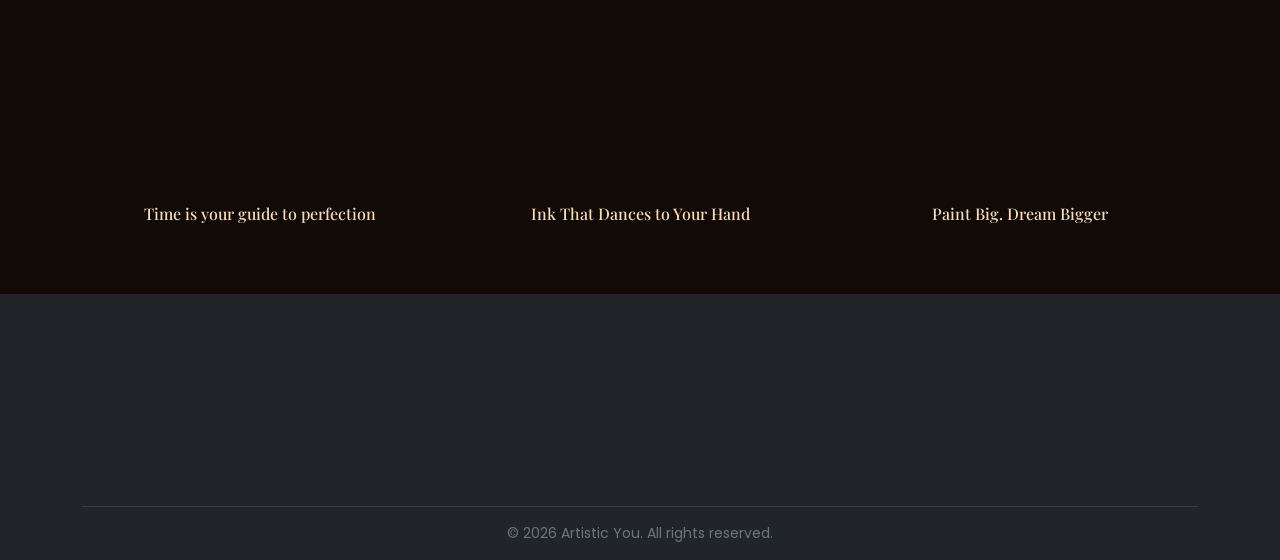
==== commit 554c5f7f: "Commit: java-script testing" ====
--- a/index.html
+++ b/index.html
@@ -19,6 +19,8 @@
       href="https://cdn.jsdelivr.net/npm/bootstrap-icons@1.11.3/font/bootstrap-icons.min.css"
     />
     <link rel="stylesheet" href="CSS/css.css" />
+
+    <script src="JS/JS_test.js"></script>
   </head>
   <body>
     <main>
@@ -192,7 +194,7 @@
 
       <hr />
       <section class="Introduction">
-        <h2>Welcome to Artistic You!</h2>
+        <h2>Unleash the Artist Within. Welcome To Artistic You!</h2>
         <h5>
           An artist who painted with verse, Each line spun a tale, quite
           diverse. With colors of rhyme, They captured the time, In poetry's
--- a/CSS/css.css
+++ b/CSS/css.css
@@ -54,6 +54,14 @@
 .fw-bold {
   color: white;
 }
+
+.mb-2 {
+  color: white;
+}
+
+.form-label {
+  color: white;
+}
 .card {
   background: rgba(var(--bs-dark-rgb), 0.45);
   border: 1px solid rgba(255, 255, 255, 0.15);
@@ -68,7 +76,6 @@
 
 .navbar {
   box-shadow: 0 4px 20px rgba(var(--bs-primary-rgb), 0.12);
-  color: antiquewhite;
 }
 
 /* ===== Introduction section ===== */
